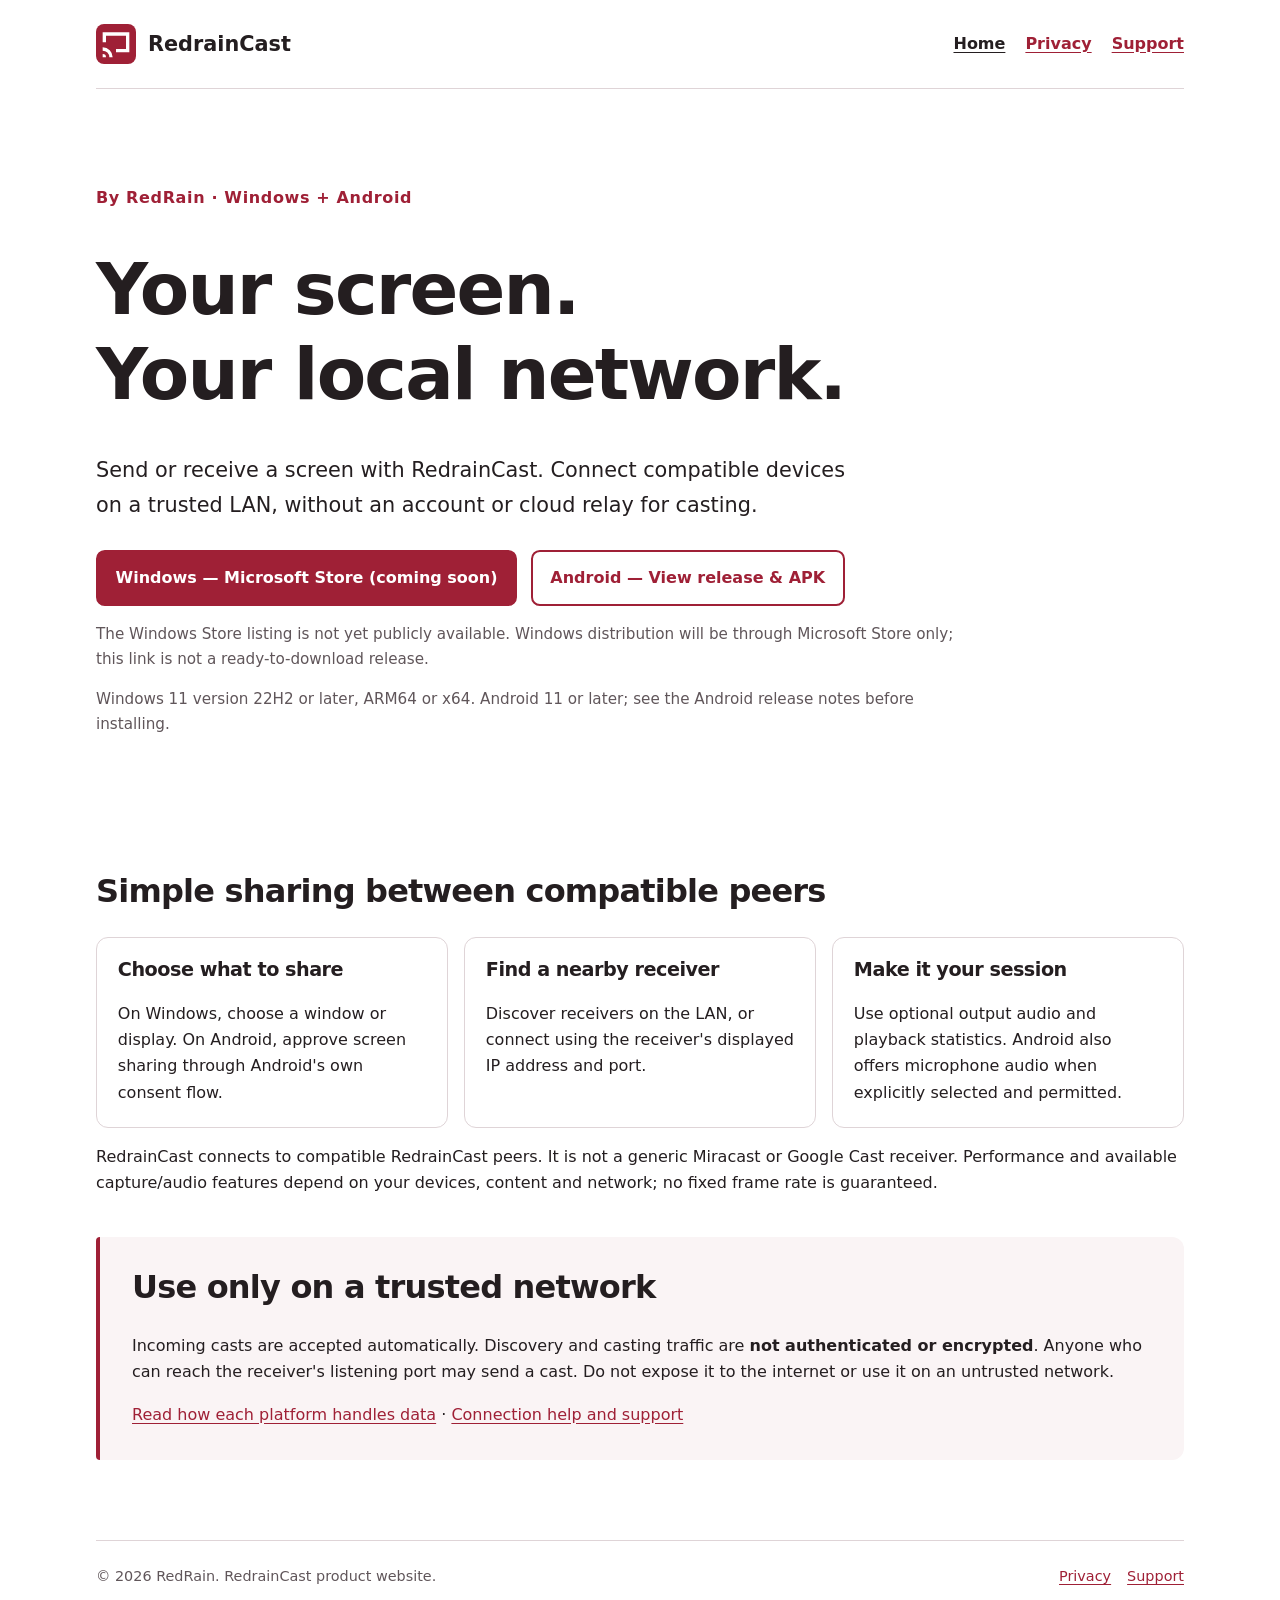
==== index.html @ ad868503 "Add public RedrainCast product website Co-authored-by: Copilot <223556219+Copilot@users.noreply.gith" ====
<!doctype html>
<html lang="en">
<head>
  <meta charset="utf-8">
  <meta name="viewport" content="width=device-width, initial-scale=1">
  <meta name="description" content="RedrainCast by RedRain: share a screen across compatible Windows and Android devices on your trusted local network.">
  <meta name="theme-color" content="#9F2036">
  <title>RedrainCast — Share your screen, locally</title>
  <link rel="icon" href="assets/RedrainCast.svg" type="image/svg+xml">
  <link rel="stylesheet" href="styles.css">
</head>
<body>
  <a class="skip" href="#main">Skip to content</a>
  <header class="site-header">
    <a class="brand" href="./"><img src="assets/RedrainCast.svg" width="40" height="40" alt="">RedrainCast</a>
    <nav aria-label="Main navigation"><a href="./" aria-current="page">Home</a><a href="privacy/">Privacy</a><a href="support/">Support</a></nav>
  </header>
  <main id="main">
    <section class="hero">
      <p class="eyebrow">By RedRain · Windows + Android</p>
      <h1>Your screen.<br>Your local network.</h1>
      <p class="lead">Send or receive a screen with RedrainCast. Connect compatible devices on a trusted LAN, without an account or cloud relay for casting.</p>
      <div class="actions">
        <a class="button" href="https://apps.microsoft.com/detail/9P1153MP6R32" aria-describedby="windows-status">Windows — Microsoft Store (coming soon)</a>
        <a class="button secondary" href="https://github.com/arisewanggithub/RedrainCast-Releases/releases/latest">Android — View release &amp; APK</a>
      </div>
      <p id="windows-status" class="note">The Windows Store listing is not yet publicly available. Windows distribution will be through Microsoft Store only; this link is not a ready-to-download release.</p>
      <p class="note">Windows 11 version 22H2 or later, ARM64 or x64. Android 11 or later; see the Android release notes before installing.</p>
    </section>
    <section aria-labelledby="features">
      <h2 id="features">Simple sharing between compatible peers</h2>
      <div class="cards">
        <article class="card"><h3>Choose what to share</h3><p>On Windows, choose a window or display. On Android, approve screen sharing through Android's own consent flow.</p></article>
        <article class="card"><h3>Find a nearby receiver</h3><p>Discover receivers on the LAN, or connect using the receiver's displayed IP address and port.</p></article>
        <article class="card"><h3>Make it your session</h3><p>Use optional output audio and playback statistics. Android also offers microphone audio when explicitly selected and permitted.</p></article>
      </div>
      <p>RedrainCast connects to compatible RedrainCast peers. It is not a generic Miracast or Google Cast receiver. Performance and available capture/audio features depend on your devices, content and network; no fixed frame rate is guaranteed.</p>
    </section>
    <aside class="notice" aria-labelledby="trust">
      <h2 id="trust">Use only on a trusted network</h2>
      <p>Incoming casts are accepted automatically. Discovery and casting traffic are <strong>not authenticated or encrypted</strong>. Anyone who can reach the receiver's listening port may send a cast. Do not expose it to the internet or use it on an untrusted network.</p>
      <p><a href="privacy/">Read how each platform handles data</a> · <a href="support/">Connection help and support</a></p>
    </aside>
  </main>
  <footer><p>© 2026 RedRain. RedrainCast product website.</p><a href="privacy/">Privacy</a><a href="support/">Support</a></footer>
</body>
</html>
---- styles.css ----
:root {
  color-scheme: light;
  --brand: #9f2036;
  --ink: #241e20;
  --muted: #60565a;
  --line: #dfd4d7;
  --soft: #faf4f5;
  font-family: system-ui, -apple-system, "Segoe UI", sans-serif;
  line-height: 1.65;
  color: var(--ink);
  background: #fff;
}
* { box-sizing: border-box; }
body { margin: 0; }
a { color: var(--brand); text-underline-offset: .2em; overflow-wrap: anywhere; }
a:hover { text-decoration-thickness: .15em; }
a:focus-visible { outline: 3px solid var(--brand); outline-offset: 5px; }
.skip { position: absolute; top: -5rem; left: 1rem; padding: .6rem 1rem; background: #fff; z-index: 1; }
.skip:focus { top: 1rem; }
.site-header, main, footer { width: min(100% - 2.5rem, 68rem); margin-inline: auto; }
.site-header { display: flex; flex-wrap: wrap; align-items: center; justify-content: space-between; gap: 1rem; padding-block: 1.5rem; border-bottom: 1px solid var(--line); }
.brand { display: inline-flex; gap: .75rem; align-items: center; font-weight: 750; font-size: 1.3rem; text-decoration: none; color: var(--ink); }
.brand img { border-radius: .5rem; flex-shrink: 0; }
nav { display: flex; flex-wrap: wrap; gap: 1.25rem; }
nav a { font-weight: 600; }
nav a[aria-current="page"] { color: var(--ink); }
main { padding-bottom: 3rem; }
.hero { padding-block: clamp(2.5rem, 7vw, 5rem); max-width: 55rem; }
.eyebrow { color: var(--brand); font-weight: 700; letter-spacing: .04em; }
h1, h2, h3 { line-height: 1.18; letter-spacing: -.025em; overflow-wrap: anywhere; }
h1 { font-size: clamp(2.25rem, 7vw, 4.5rem); margin-block: .5em; }
h2 { font-size: clamp(1.5rem, 4vw, 2rem); margin-top: 0; }
h3 { font-size: 1.2rem; }
.lead { font-size: clamp(1.1rem, 3vw, 1.3rem); max-width: 47rem; }
.actions { display: flex; flex-wrap: wrap; gap: .85rem; margin-block: 1.75rem 1rem; }
.button { display: inline-block; padding: .8rem 1.1rem; border: 2px solid var(--brand); border-radius: .55rem; background: var(--brand); color: #fff; font-weight: 650; text-decoration: none; text-align: center; max-width: 100%; }
.button:hover { background: #7d192a; border-color: #7d192a; }
.button.secondary { background: #fff; color: var(--brand); }
.button.secondary:hover { background: var(--soft); }
.note { font-size: .95rem; color: var(--muted); }
section { margin-bottom: 2.5rem; }
.cards { display: grid; grid-template-columns: repeat(auto-fit, minmax(min(100%, 16rem), 1fr)); gap: 1rem; }
.card { padding: 1.3rem; border: 1px solid var(--line); border-radius: .75rem; }
.card h3 { margin-top: 0; }
.card p { margin-bottom: 0; }
.notice { background: var(--soft); border-left: .3rem solid var(--brand); padding: clamp(1rem, 3vw, 2rem); border-radius: .25rem .75rem .75rem .25rem; margin-block: 2rem; }
.notice p:last-child { margin-bottom: 0; }
.document { max-width: 52rem; padding-top: 2rem; }
.document h1 { font-size: clamp(2.25rem, 6vw, 3.5rem); }
.document section { margin-top: 2rem; }
li { margin-block: .7rem; }
ul, ol { padding-left: 1.4rem; }
footer { display: flex; flex-wrap: wrap; align-items: center; gap: 1rem; padding-block: 1.5rem; border-top: 1px solid var(--line); font-size: .9rem; color: var(--muted); }
footer p { flex: 1 1 18rem; margin: 0; }
@media (max-width: 24rem) {
  .site-header, main, footer { width: calc(100% - 2rem); }
  nav { gap: 1rem; }
  .actions .button { width: 100%; }
}
@media (prefers-reduced-motion: no-preference) {
  .button { transition: background-color .15s ease; }
}
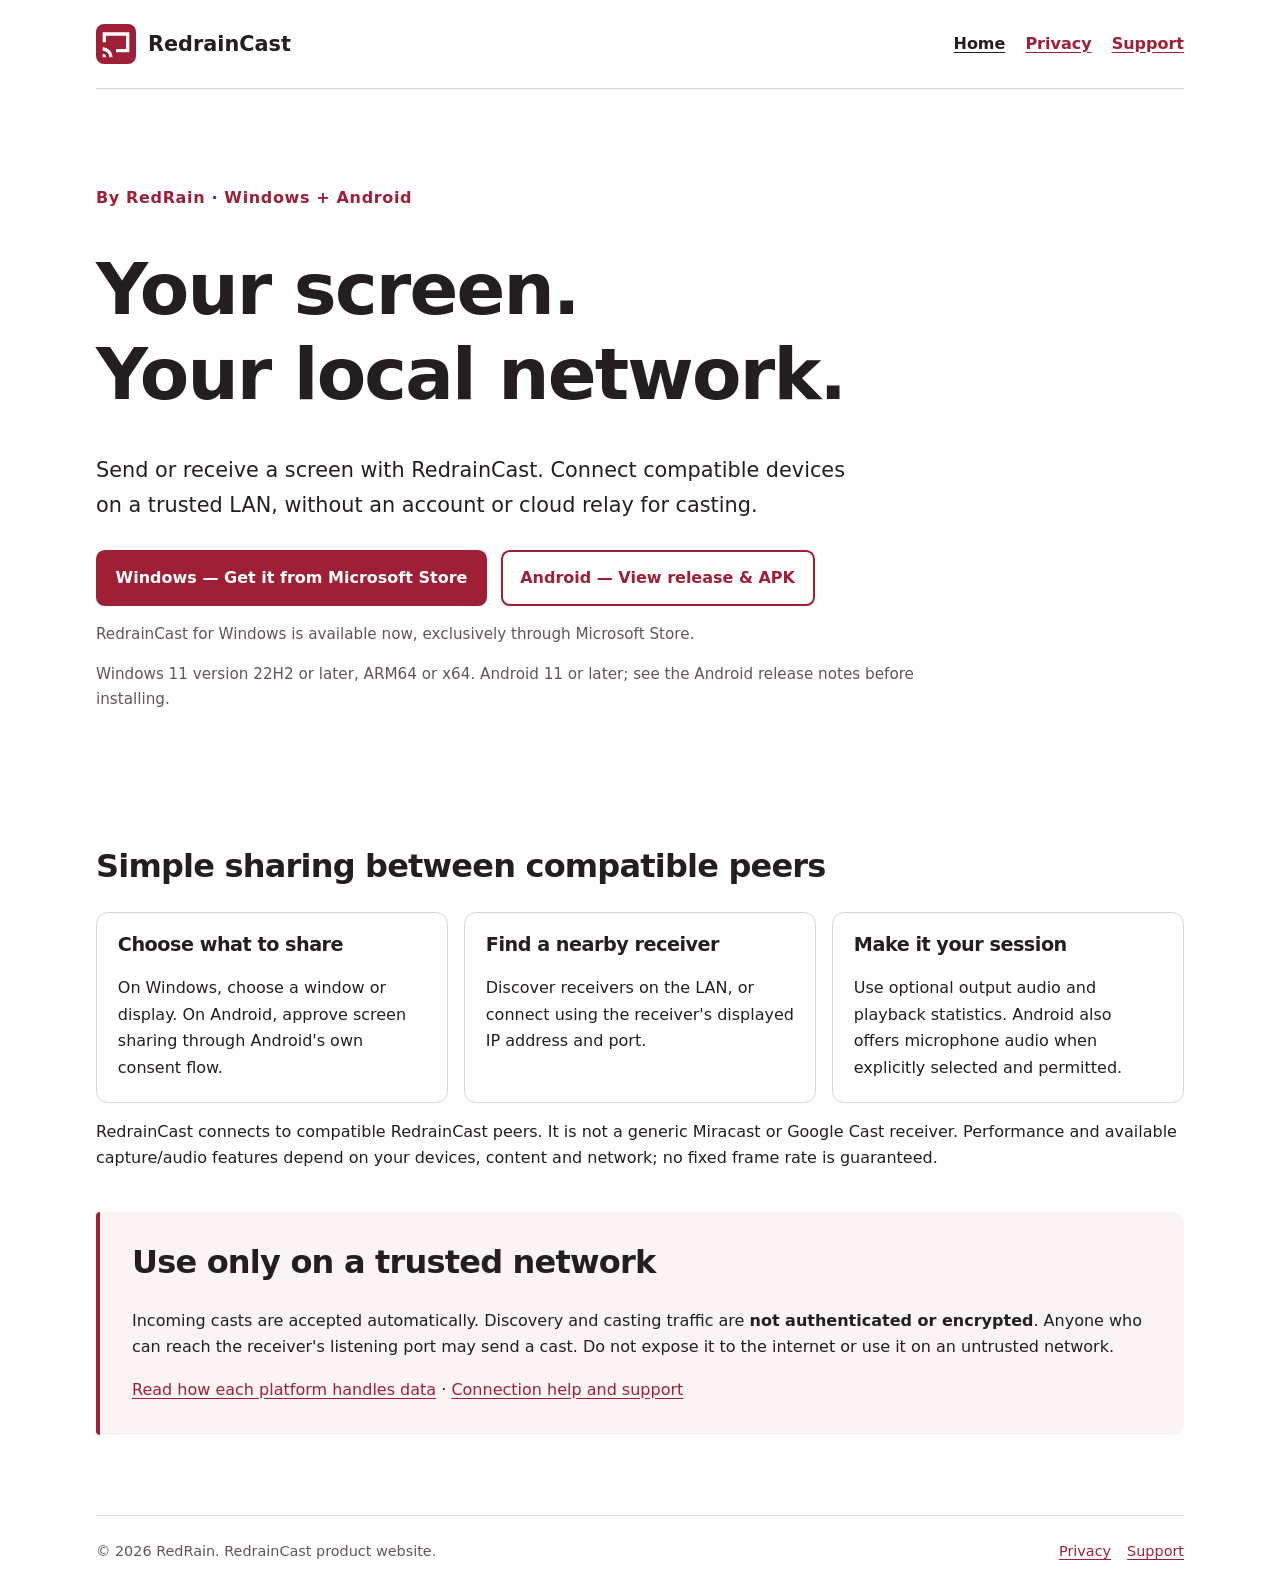
==== commit 102a8305: "Announce Windows availability on Microsoft Store" ====
--- a/index.html
+++ b/index.html
@@ -21,10 +21,10 @@
       <h1>Your screen.<br>Your local network.</h1>
       <p class="lead">Send or receive a screen with RedrainCast. Connect compatible devices on a trusted LAN, without an account or cloud relay for casting.</p>
       <div class="actions">
-        <a class="button" href="https://apps.microsoft.com/detail/9P1153MP6R32" aria-describedby="windows-status">Windows — Microsoft Store (coming soon)</a>
+        <a class="button" href="https://apps.microsoft.com/detail/9P1153MP6R32" aria-describedby="windows-status">Windows — Get it from Microsoft Store</a>
         <a class="button secondary" href="https://github.com/arisewanggithub/RedrainCast-Releases/releases/latest">Android — View release &amp; APK</a>
       </div>
-      <p id="windows-status" class="note">The Windows Store listing is not yet publicly available. Windows distribution will be through Microsoft Store only; this link is not a ready-to-download release.</p>
+      <p id="windows-status" class="note">RedrainCast for Windows is available now, exclusively through Microsoft Store.</p>
       <p class="note">Windows 11 version 22H2 or later, ARM64 or x64. Android 11 or later; see the Android release notes before installing.</p>
     </section>
     <section aria-labelledby="features">
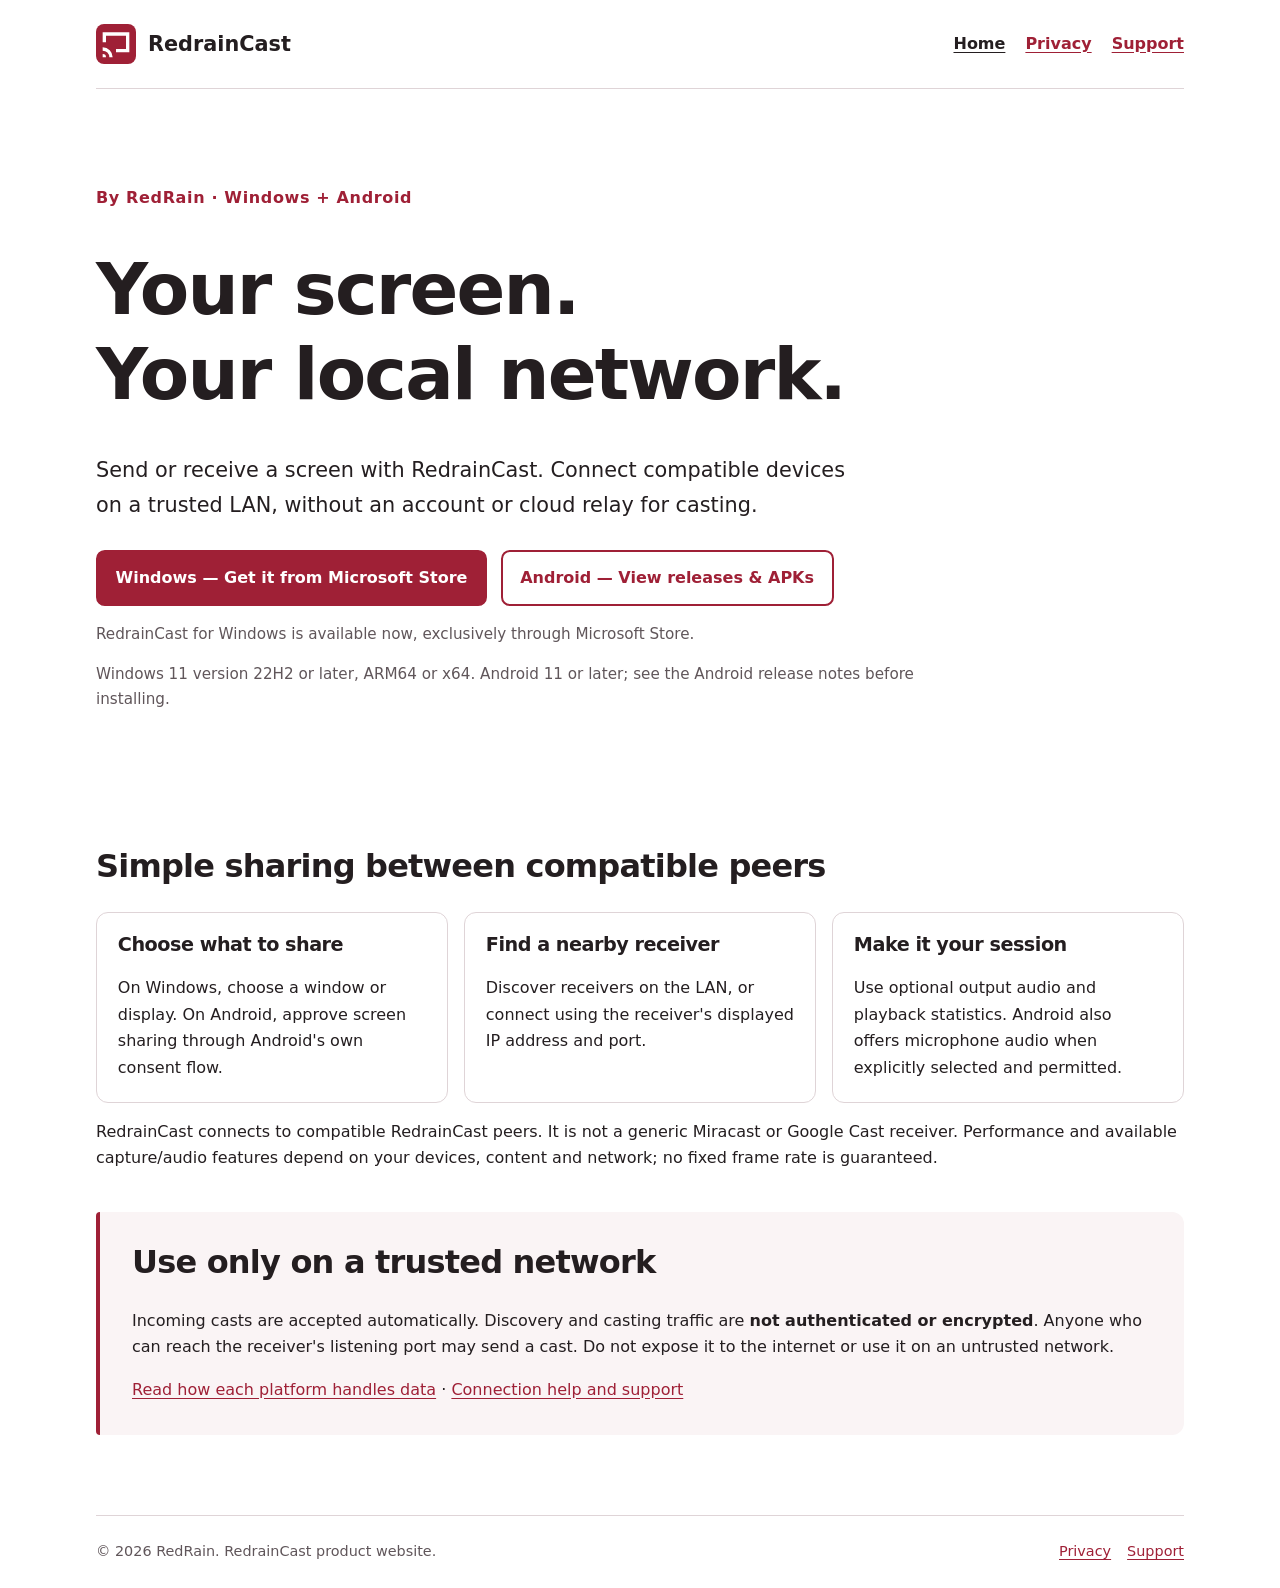
==== commit 2f2e78ea: "Point Android downloads to its own release repository Use the Android releases listing for new versi" ====
--- a/index.html
+++ b/index.html
@@ -22,7 +22,7 @@
       <p class="lead">Send or receive a screen with RedrainCast. Connect compatible devices on a trusted LAN, without an account or cloud relay for casting.</p>
       <div class="actions">
         <a class="button" href="https://apps.microsoft.com/detail/9P1153MP6R32" aria-describedby="windows-status">Windows — Get it from Microsoft Store</a>
-        <a class="button secondary" href="https://github.com/arisewanggithub/RedrainCast-Releases/releases/latest">Android — View release &amp; APK</a>
+        <a class="button secondary" href="https://github.com/arisewanggithub/RedrainCast-Android/releases">Android — View releases &amp; APKs</a>
       </div>
       <p id="windows-status" class="note">RedrainCast for Windows is available now, exclusively through Microsoft Store.</p>
       <p class="note">Windows 11 version 22H2 or later, ARM64 or x64. Android 11 or later; see the Android release notes before installing.</p>
